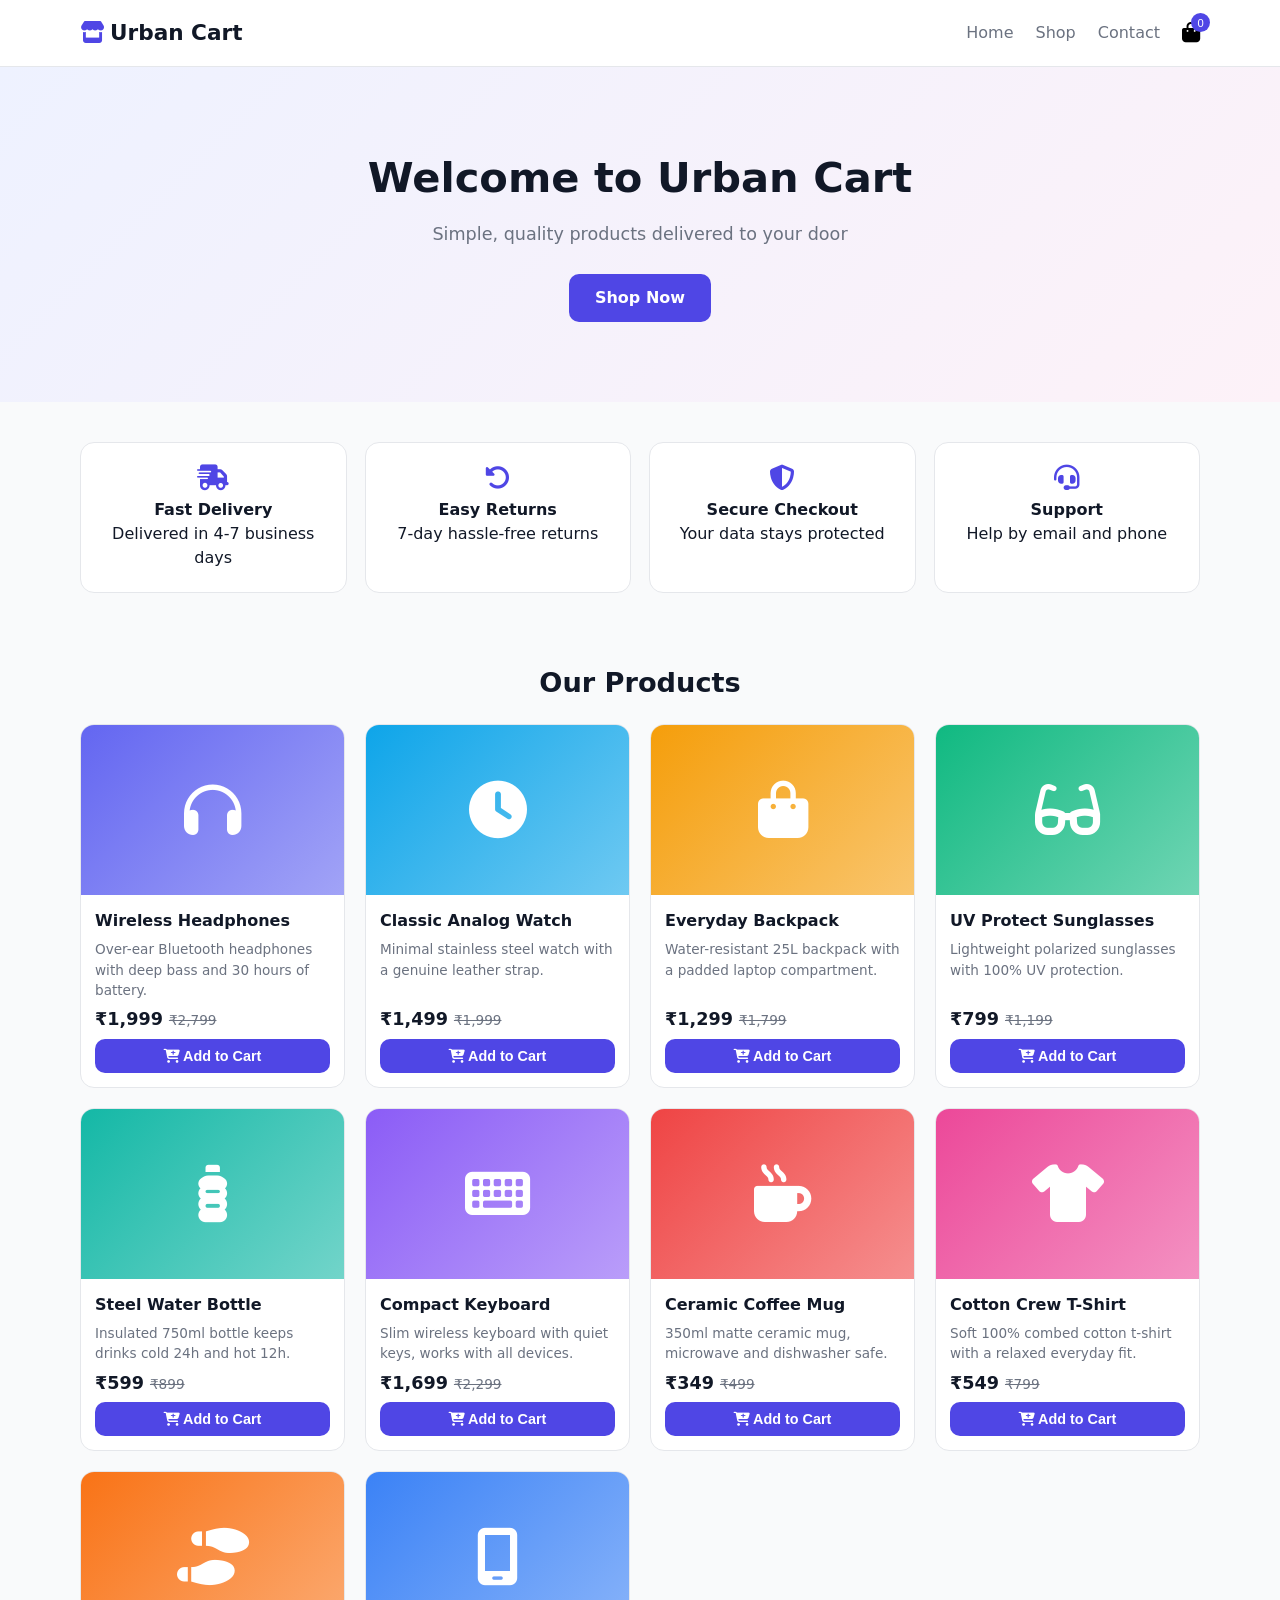
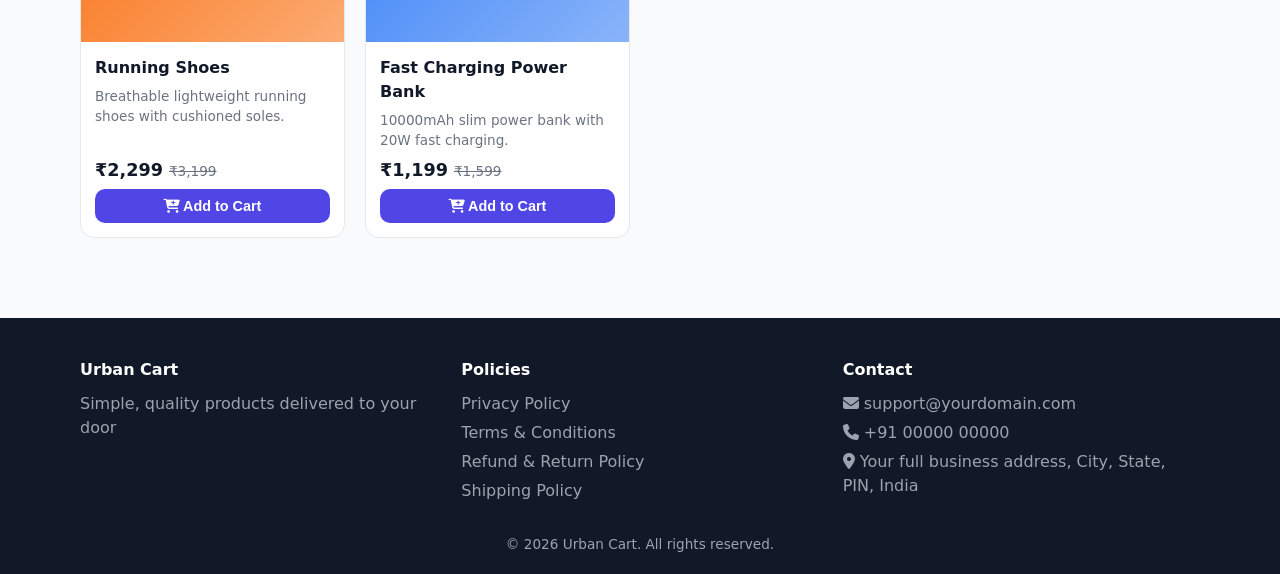
==== index.html @ 2c69e8e2 "Add files via upload" ====
<!DOCTYPE html>
<html lang="en">
<head>
<meta charset="UTF-8">
<meta name="viewport" content="width=device-width,initial-scale=1">
<title>Home</title>
<meta name="description" content="Shop quality everyday products with fast delivery and easy returns.">
<link rel="stylesheet" href="https://cdnjs.cloudflare.com/ajax/libs/font-awesome/6.5.1/css/all.min.css">
<link rel="stylesheet" href="style.css">
</head>
<body>
<header><div class="container nav">
  <a href="index.html" class="logo"><i class="fa-solid fa-store"></i><span data-site-name>Store</span></a>
  <div style="display:flex;align-items:center">
    <nav><a href="index.html">Home</a><a href="#shop">Shop</a><a href="contact.html">Contact</a></nav>
    <button class="cart-btn" id="cartBtn" aria-label="Cart"><i class="fa-solid fa-bag-shopping"></i><span id="cartCount">0</span></button>
  </div>
</div></header>

<section class="hero"><div class="container">
  <h1>Welcome to <span data-site-name>Store</span></h1>
  <p data-tagline></p>
  <a href="#shop" class="btn">Shop Now</a>
</div></section>

<div class="container">
  <div class="features">
    <div class="feature"><i class="fa-solid fa-truck-fast"></i><h4>Fast Delivery</h4><p>Delivered in 4-7 business days</p></div>
    <div class="feature"><i class="fa-solid fa-rotate-left"></i><h4>Easy Returns</h4><p>7-day hassle-free returns</p></div>
    <div class="feature"><i class="fa-solid fa-shield-halved"></i><h4>Secure Checkout</h4><p>Your data stays protected</p></div>
    <div class="feature"><i class="fa-solid fa-headset"></i><h4>Support</h4><p>Help by email and phone</p></div>
  </div>
  <h2 class="title" id="shop">Our Products</h2>
  <div class="grid" id="products"></div>
</div>

<footer><div class="container">
  <div class="fgrid">
    <div><h4 data-site-name>Store</h4><p data-tagline style="color:#9ca3af"></p></div>
    <div><h4>Policies</h4><a href="privacy.html">Privacy Policy</a><a href="terms.html">Terms &amp; Conditions</a><a href="refund.html">Refund &amp; Return Policy</a><a href="shipping.html">Shipping Policy</a></div>
    <div><h4>Contact</h4><a href="contact.html"><i class="fa-solid fa-envelope"></i> <span data-email></span></a><a href="contact.html"><i class="fa-solid fa-phone"></i> <span data-phone></span></a><a href="contact.html"><i class="fa-solid fa-location-dot"></i> <span data-address></span></a></div>
  </div>
  <div class="copy">© <span data-year></span> <span data-site-name>Store</span>. All rights reserved.</div>
</div></footer>
<script src="script.js"></script>
</body>
</html>
---- style.css ----
*{box-sizing:border-box;margin:0;padding:0}
:root{--p:#111827;--a:#4f46e5;--bg:#f9fafb;--card:#fff;--muted:#6b7280;--b:#e5e7eb}
body{font-family:'Segoe UI',system-ui,Arial,sans-serif;background:var(--bg);color:var(--p);line-height:1.5}
a{color:inherit;text-decoration:none}
.container{max-width:1160px;margin:auto;padding:0 20px}
header{background:#fff;border-bottom:1px solid var(--b);position:sticky;top:0;z-index:50}
.nav{display:flex;align-items:center;justify-content:space-between;height:66px}
.logo{font-weight:800;font-size:1.35rem}.logo i{color:var(--a);margin-right:6px}
.nav nav a{margin-left:22px;color:var(--muted);font-weight:500}.nav nav a:hover{color:var(--a)}
.cart-btn{position:relative;background:none;border:none;font-size:1.3rem;cursor:pointer;margin-left:22px}
.cart-btn span{position:absolute;top:-8px;right:-10px;background:var(--a);color:#fff;font-size:.7rem;border-radius:50%;width:19px;height:19px;display:flex;align-items:center;justify-content:center}
.hero{background:linear-gradient(135deg,#eef2ff,#fdf2f8);padding:80px 0;text-align:center}
.hero h1{font-size:2.6rem;margin-bottom:12px}.hero p{color:var(--muted);font-size:1.1rem;margin-bottom:26px}
.btn{display:inline-block;background:var(--a);color:#fff;border:none;padding:12px 26px;border-radius:10px;font-weight:600;cursor:pointer;font-size:1rem}
.btn:hover{opacity:.92}.btn:disabled{opacity:.6;cursor:not-allowed}
.btn.block{width:100%}.btn.light{background:#eef2ff;color:var(--a)}
.features{display:grid;grid-template-columns:repeat(auto-fit,minmax(220px,1fr));gap:18px;padding:40px 0}
.feature{background:var(--card);border:1px solid var(--b);border-radius:14px;padding:22px;text-align:center}
.feature i{font-size:1.6rem;color:var(--a);margin-bottom:8px}
h2.title{font-size:1.7rem;margin:30px 0 20px;text-align:center}
.grid{display:grid;grid-template-columns:repeat(auto-fill,minmax(210px,1fr));gap:20px;padding-bottom:50px}
.card{background:var(--card);border:1px solid var(--b);border-radius:14px;overflow:hidden;display:flex;flex-direction:column}
.thumb{height:170px;display:flex;align-items:center;justify-content:center;font-size:3.6rem;color:#fff}
.card .body{padding:14px;display:flex;flex-direction:column;gap:6px;flex:1}
.card h3{font-size:1rem}.card p{color:var(--muted);font-size:.85rem;flex:1}
.price b{font-size:1.1rem}.price s{color:var(--muted);font-size:.85rem;margin-left:6px}
.card .btn{padding:9px;font-size:.9rem}
.overlay{position:fixed;inset:0;background:rgba(0,0,0,.4);opacity:0;pointer-events:none;transition:.25s;z-index:90}
.overlay.on{opacity:1;pointer-events:auto}
.drawer{position:fixed;top:0;right:-420px;width:min(400px,100%);height:100%;background:#fff;z-index:100;transition:.3s;display:flex;flex-direction:column}
.drawer.on{right:0}
.drawer header{position:static;padding:16px 20px;display:flex;justify-content:space-between;align-items:center}
.drawer .items{flex:1;overflow:auto;padding:10px 20px}
.drawer .foot{padding:18px 20px;border-top:1px solid var(--b)}
.item{display:flex;gap:12px;align-items:center;padding:10px 0;border-bottom:1px solid var(--b)}
.item .mini{width:46px;height:46px;border-radius:10px;color:#fff;display:flex;align-items:center;justify-content:center}
.item .info{flex:1;font-size:.9rem}
.qty button{border:1px solid var(--b);background:#fff;width:24px;height:24px;border-radius:6px;cursor:pointer}
.qty span{margin:0 6px}
.x{background:none;border:none;color:#ef4444;cursor:pointer}
.row{display:flex;justify-content:space-between;margin:6px 0}
.row.total{font-weight:700;font-size:1.1rem}
.checkout{display:grid;grid-template-columns:1.4fr 1fr;gap:26px;padding:40px 0}
.box{background:#fff;border:1px solid var(--b);border-radius:14px;padding:24px}
.box h3{margin-bottom:14px}
.f{display:grid;grid-template-columns:1fr 1fr;gap:12px}
.f .full{grid-column:1/-1}
input,select{width:100%;padding:11px 12px;border:1px solid var(--b);border-radius:8px;font-size:.95rem}
input:focus{outline:2px solid #c7d2fe;border-color:var(--a)}
.error{background:#fef2f2;border:1px solid #fecaca;color:#b91c1c;padding:14px;border-radius:10px;margin-bottom:14px;display:none}
.page{padding:40px 0;max-width:800px}.page h1{margin-bottom:14px}.page h3{margin:18px 0 6px}.page p,.page li{color:#374151}.page ul{margin-left:20px}
footer{background:#111827;color:#d1d5db;padding:40px 0 20px;margin-top:30px}
.fgrid{display:grid;grid-template-columns:repeat(auto-fit,minmax(200px,1fr));gap:24px}
footer h4{color:#fff;margin-bottom:10px}footer a{display:block;margin:5px 0;color:#9ca3af}footer a:hover{color:#fff}
.copy{text-align:center;margin-top:26px;font-size:.85rem;color:#9ca3af}
@media(max-width:800px){.checkout{grid-template-columns:1fr}.hero h1{font-size:1.9rem}.nav nav a{display:none}}
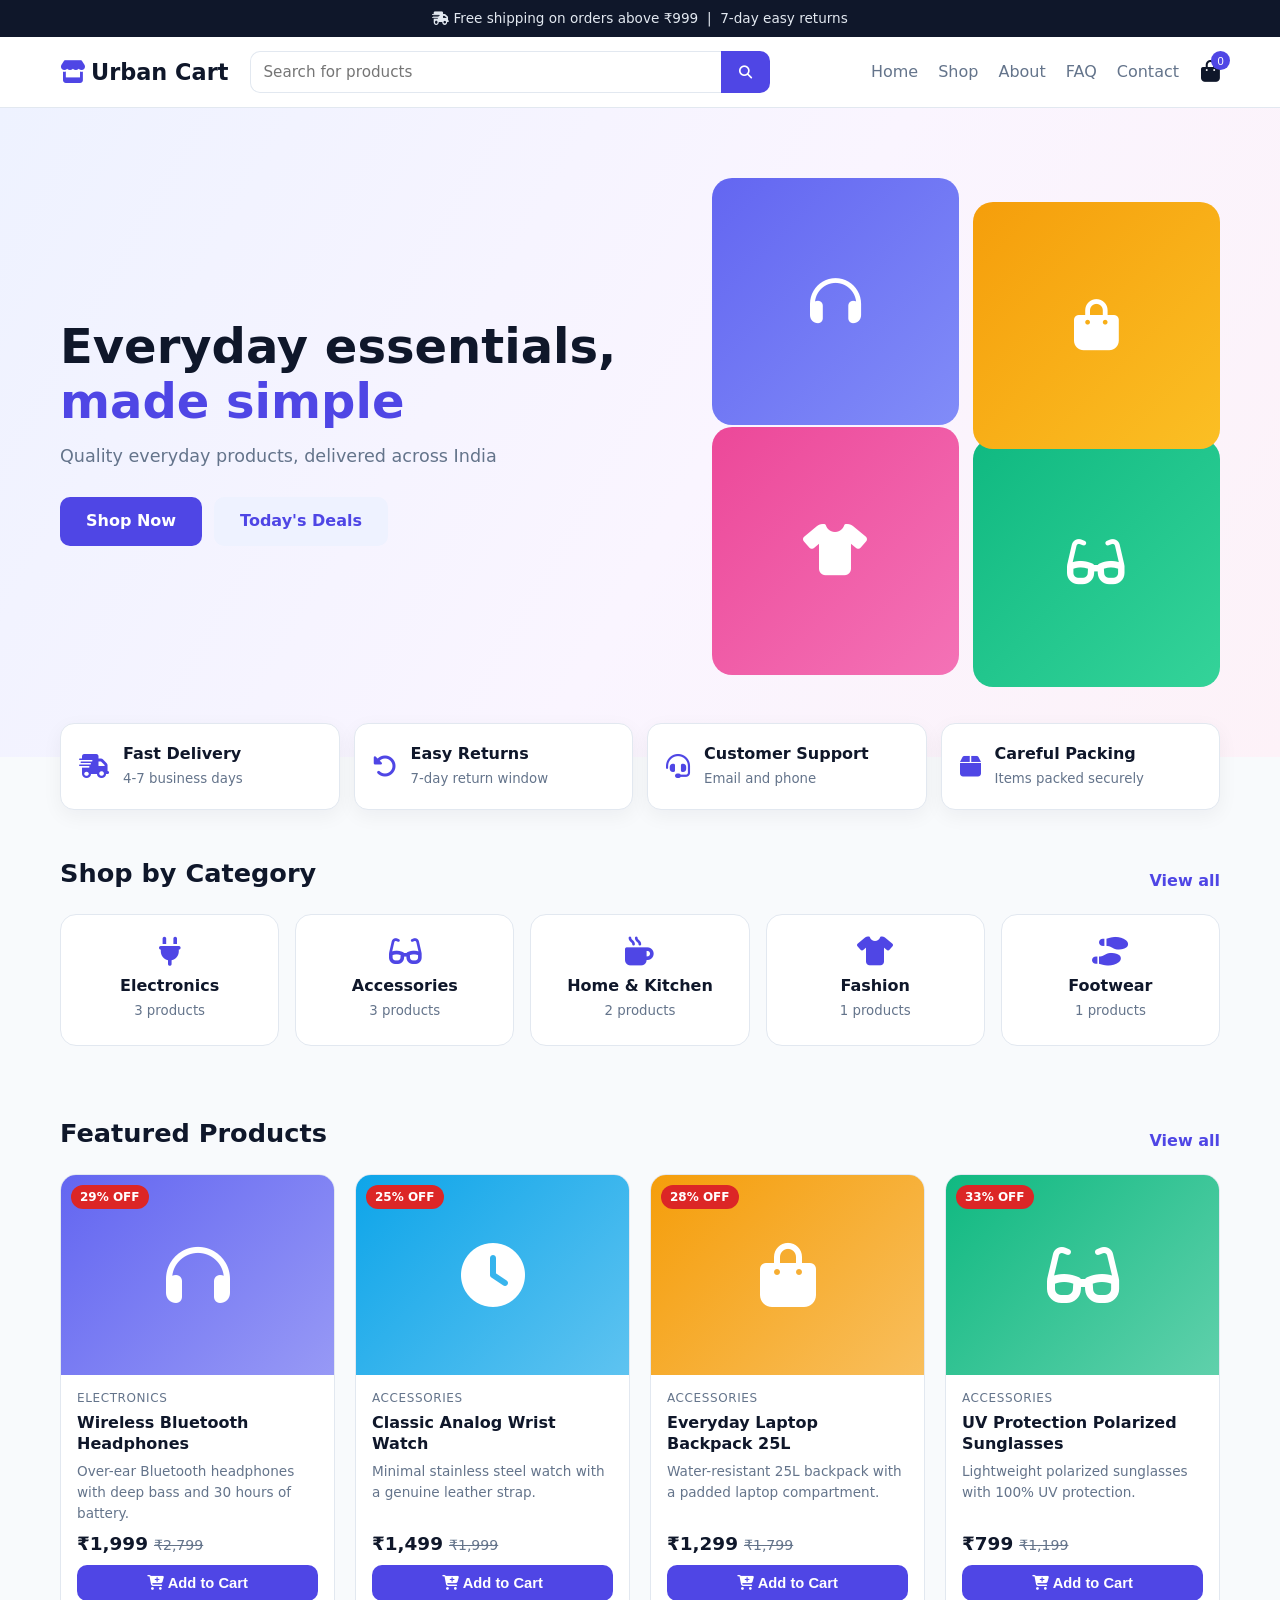
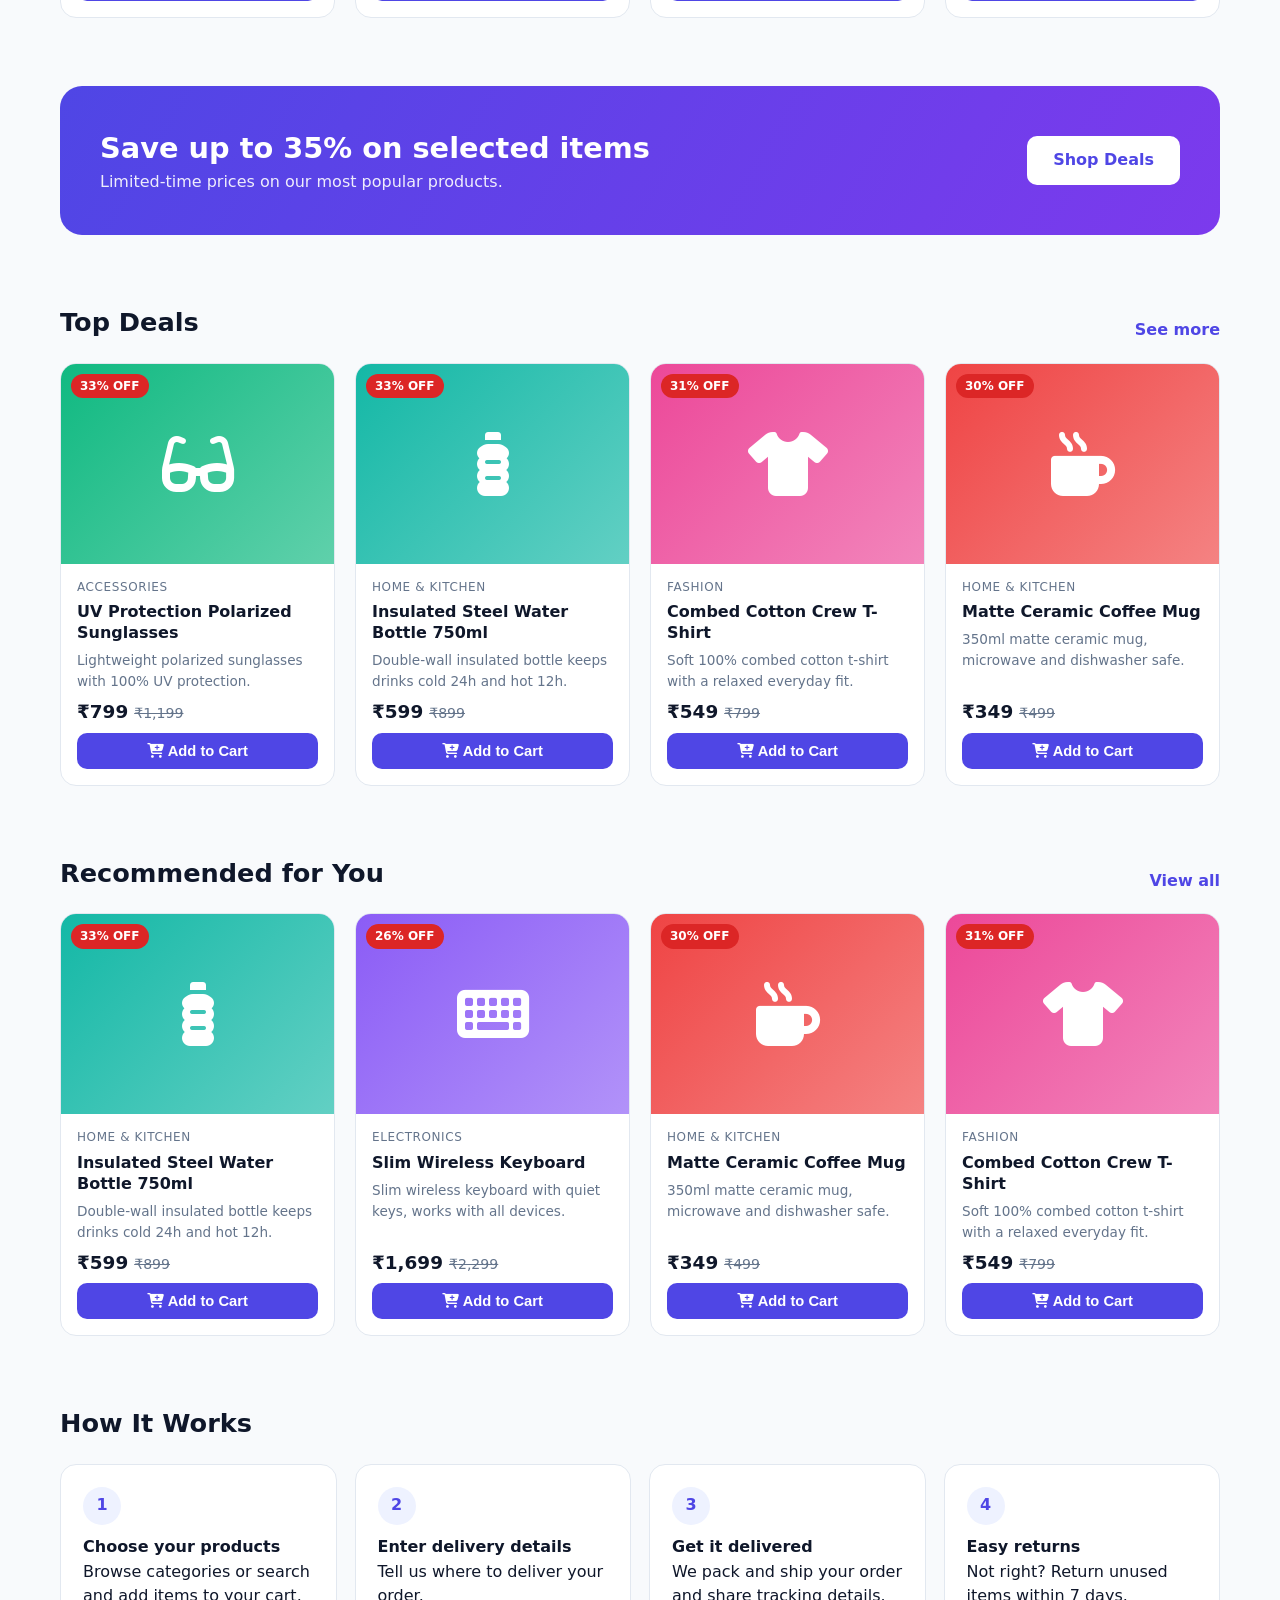
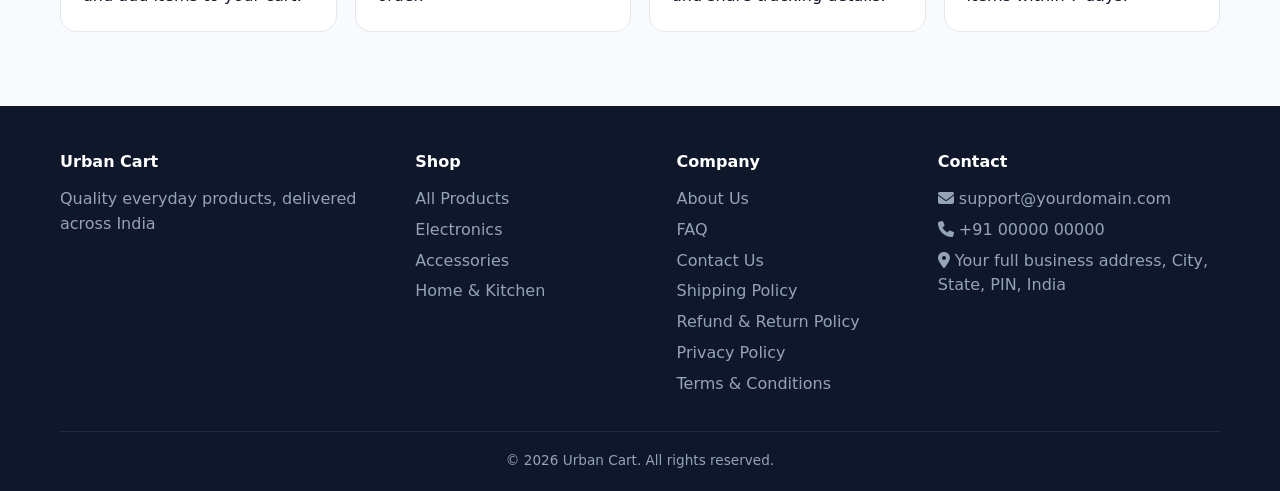
==== commit aead9397: "Add files via upload" ====
--- a/index.html
+++ b/index.html
@@ -1,47 +1,45 @@
 <!DOCTYPE html>
-<html lang="en">
-<head>
-<meta charset="UTF-8">
-<meta name="viewport" content="width=device-width,initial-scale=1">
-<title>Home</title>
-<meta name="description" content="Shop quality everyday products with fast delivery and easy returns.">
+<html lang="en"><head><meta charset="UTF-8"><meta name="viewport" content="width=device-width,initial-scale=1">
+<title>Home</title><meta name="description" content="Shop quality everyday products with fast delivery and easy returns.">
 <link rel="stylesheet" href="https://cdnjs.cloudflare.com/ajax/libs/font-awesome/6.5.1/css/all.min.css">
-<link rel="stylesheet" href="style.css">
-</head>
-<body>
-<header><div class="container nav">
-  <a href="index.html" class="logo"><i class="fa-solid fa-store"></i><span data-site-name>Store</span></a>
-  <div style="display:flex;align-items:center">
-    <nav><a href="index.html">Home</a><a href="#shop">Shop</a><a href="contact.html">Contact</a></nav>
-    <button class="cart-btn" id="cartBtn" aria-label="Cart"><i class="fa-solid fa-bag-shopping"></i><span id="cartCount">0</span></button>
-  </div>
+<link rel="stylesheet" href="style.css"></head><body>
+<div class="topbar"><i class="fa-solid fa-truck-fast"></i> Free shipping on orders above <span data-free>Rs 999</span> &nbsp;|&nbsp; 7-day easy returns</div>
+<header class="site"><div class="container nav">
+<a href="index.html" class="logo"><i class="fa-solid fa-store"></i><span data-site-name>Store</span></a>
+<form class="search" action="shop.html"><input name="q" placeholder="Search for products" aria-label="Search"><button aria-label="Search"><i class="fa-solid fa-magnifying-glass"></i></button></form>
+<nav class="menu"><a href="index.html">Home</a><a href="shop.html">Shop</a><a href="about.html">About</a><a href="faq.html">FAQ</a><a href="contact.html">Contact</a></nav>
+<button class="cart-btn" id="cartBtn" aria-label="Cart"><i class="fa-solid fa-bag-shopping"></i><span id="cartCount">0</span></button>
 </div></header>
 
 <section class="hero"><div class="container">
-  <h1>Welcome to <span data-site-name>Store</span></h1>
-  <p data-tagline></p>
-  <a href="#shop" class="btn">Shop Now</a>
+<div><h1>Everyday essentials, <em>made simple</em></h1>
+<p data-tagline></p>
+<div class="cta"><a href="shop.html" class="btn">Shop Now</a><a href="#dealsec" class="btn light">Today's Deals</a></div></div>
+<div class="hero-art"><div style="background:linear-gradient(135deg,#6366f1,#818cf8)"><i class="fa-solid fa-headphones"></i></div><div style="background:linear-gradient(135deg,#f59e0b,#fbbf24)"><i class="fa-solid fa-bag-shopping"></i></div><div style="background:linear-gradient(135deg,#ec4899,#f472b6)"><i class="fa-solid fa-shirt"></i></div><div style="background:linear-gradient(135deg,#10b981,#34d399)"><i class="fa-solid fa-glasses"></i></div></div>
 </div></section>
-
 <div class="container">
-  <div class="features">
-    <div class="feature"><i class="fa-solid fa-truck-fast"></i><h4>Fast Delivery</h4><p>Delivered in 4-7 business days</p></div>
-    <div class="feature"><i class="fa-solid fa-rotate-left"></i><h4>Easy Returns</h4><p>7-day hassle-free returns</p></div>
-    <div class="feature"><i class="fa-solid fa-shield-halved"></i><h4>Secure Checkout</h4><p>Your data stays protected</p></div>
-    <div class="feature"><i class="fa-solid fa-headset"></i><h4>Support</h4><p>Help by email and phone</p></div>
-  </div>
-  <h2 class="title" id="shop">Our Products</h2>
-  <div class="grid" id="products"></div>
+<div class="trust">
+<div><i class="fa-solid fa-truck-fast"></i><span><b>Fast Delivery</b><small>4-7 business days</small></span></div>
+<div><i class="fa-solid fa-rotate-left"></i><span><b>Easy Returns</b><small>7-day return window</small></span></div>
+<div><i class="fa-solid fa-headset"></i><span><b>Customer Support</b><small>Email and phone</small></span></div>
+<div><i class="fa-solid fa-box"></i><span><b>Careful Packing</b><small>Items packed securely</small></span></div>
 </div>
-
-<footer><div class="container">
-  <div class="fgrid">
-    <div><h4 data-site-name>Store</h4><p data-tagline style="color:#9ca3af"></p></div>
-    <div><h4>Policies</h4><a href="privacy.html">Privacy Policy</a><a href="terms.html">Terms &amp; Conditions</a><a href="refund.html">Refund &amp; Return Policy</a><a href="shipping.html">Shipping Policy</a></div>
-    <div><h4>Contact</h4><a href="contact.html"><i class="fa-solid fa-envelope"></i> <span data-email></span></a><a href="contact.html"><i class="fa-solid fa-phone"></i> <span data-phone></span></a><a href="contact.html"><i class="fa-solid fa-location-dot"></i> <span data-address></span></a></div>
-  </div>
-  <div class="copy">© <span data-year></span> <span data-site-name>Store</span>. All rights reserved.</div>
-</div></footer>
-<script src="script.js"></script>
-</body>
-</html>
+<section class="block"><div class="sec-head"><h2>Shop by Category</h2><a href="shop.html">View all</a></div><div class="cats" id="categories"></div></section>
+<section class="block"><div class="sec-head"><h2>Featured Products</h2><a href="shop.html">View all</a></div><div class="grid" id="featured"></div></section>
+<section class="block"><div class="banner"><div><h2>Save up to 35% on selected items</h2><p>Limited-time prices on our most popular products.</p></div><a href="shop.html?sort=disc" class="btn">Shop Deals</a></div></section>
+<section class="block" id="dealsec"><div class="sec-head"><h2>Top Deals</h2><a href="shop.html?sort=disc">See more</a></div><div class="grid" id="deals"></div></section>
+<section class="block"><div class="sec-head"><h2>Recommended for You</h2><a href="shop.html">View all</a></div><div class="grid" id="recommended"></div></section>
+<section class="block"><div class="sec-head"><h2>How It Works</h2></div><div class="steps">
+<div class="step"><div class="n">1</div><b>Choose your products</b><p>Browse categories or search and add items to your cart.</p></div>
+<div class="step"><div class="n">2</div><b>Enter delivery details</b><p>Tell us where to deliver your order.</p></div>
+<div class="step"><div class="n">3</div><b>Get it delivered</b><p>We pack and ship your order and share tracking details.</p></div>
+<div class="step"><div class="n">4</div><b>Easy returns</b><p>Not right? Return unused items within 7 days.</p></div>
+</div></section>
+</div>
+<footer class="site"><div class="container"><div class="fgrid">
+<div><h4 data-site-name>Store</h4><p data-tagline style="color:#94a3b8"></p></div>
+<div><h4>Shop</h4><a href="shop.html">All Products</a><a href="shop.html?cat=Electronics">Electronics</a><a href="shop.html?cat=Accessories">Accessories</a><a href="shop.html?cat=Home%20%26%20Kitchen">Home &amp; Kitchen</a></div>
+<div><h4>Company</h4><a href="about.html">About Us</a><a href="faq.html">FAQ</a><a href="contact.html">Contact Us</a><a href="shipping.html">Shipping Policy</a><a href="refund.html">Refund &amp; Return Policy</a><a href="privacy.html">Privacy Policy</a><a href="terms.html">Terms &amp; Conditions</a></div>
+<div><h4>Contact</h4><a data-mailto href="#"><i class="fa-solid fa-envelope"></i> <span data-email></span></a><a href="contact.html"><i class="fa-solid fa-phone"></i> <span data-phone></span></a><a href="contact.html"><i class="fa-solid fa-location-dot"></i> <span data-address></span></a></div>
+</div><div class="copy">&copy; <span data-year></span> <span data-site-name>Store</span>. All rights reserved.</div></div></footer>
+<script src="script.js"></script></body></html>
--- a/style.css
+++ b/style.css
@@ -1,56 +1,109 @@
 *{box-sizing:border-box;margin:0;padding:0}
-:root{--p:#111827;--a:#4f46e5;--bg:#f9fafb;--card:#fff;--muted:#6b7280;--b:#e5e7eb}
-body{font-family:'Segoe UI',system-ui,Arial,sans-serif;background:var(--bg);color:var(--p);line-height:1.5}
-a{color:inherit;text-decoration:none}
-.container{max-width:1160px;margin:auto;padding:0 20px}
-header{background:#fff;border-bottom:1px solid var(--b);position:sticky;top:0;z-index:50}
-.nav{display:flex;align-items:center;justify-content:space-between;height:66px}
-.logo{font-weight:800;font-size:1.35rem}.logo i{color:var(--a);margin-right:6px}
-.nav nav a{margin-left:22px;color:var(--muted);font-weight:500}.nav nav a:hover{color:var(--a)}
-.cart-btn{position:relative;background:none;border:none;font-size:1.3rem;cursor:pointer;margin-left:22px}
+:root{--p:#0f172a;--a:#4f46e5;--a2:#7c3aed;--bg:#f8fafc;--card:#fff;--muted:#64748b;--b:#e2e8f0;--ok:#16a34a;--red:#dc2626}
+html{scroll-behavior:smooth}
+body{font-family:'Segoe UI',system-ui,-apple-system,Arial,sans-serif;background:var(--bg);color:var(--p);line-height:1.55}
+a{color:inherit;text-decoration:none}img{max-width:100%}
+.container{max-width:1200px;margin:auto;padding:0 20px}
+.topbar{background:var(--p);color:#e2e8f0;font-size:.85rem;text-align:center;padding:8px 12px}
+header.site{background:#fff;border-bottom:1px solid var(--b);position:sticky;top:0;z-index:50}
+.nav{display:flex;align-items:center;gap:22px;height:70px}
+.logo{font-weight:800;font-size:1.4rem;white-space:nowrap}.logo i{color:var(--a);margin-right:6px}
+.search{flex:1;display:flex;max-width:520px}
+.search input{border-radius:10px 0 0 10px;border-right:none}
+.search button{background:var(--a);color:#fff;border:none;padding:0 18px;border-radius:0 10px 10px 0;cursor:pointer}
+.menu{display:flex;gap:20px;margin-left:auto;font-weight:500;color:var(--muted)}.menu a:hover{color:var(--a)}
+.cart-btn{position:relative;background:none;border:none;font-size:1.35rem;cursor:pointer;color:var(--p)}
 .cart-btn span{position:absolute;top:-8px;right:-10px;background:var(--a);color:#fff;font-size:.7rem;border-radius:50%;width:19px;height:19px;display:flex;align-items:center;justify-content:center}
-.hero{background:linear-gradient(135deg,#eef2ff,#fdf2f8);padding:80px 0;text-align:center}
-.hero h1{font-size:2.6rem;margin-bottom:12px}.hero p{color:var(--muted);font-size:1.1rem;margin-bottom:26px}
-.btn{display:inline-block;background:var(--a);color:#fff;border:none;padding:12px 26px;border-radius:10px;font-weight:600;cursor:pointer;font-size:1rem}
+.btn{display:inline-block;background:var(--a);color:#fff;border:none;padding:12px 26px;border-radius:10px;font-weight:600;cursor:pointer;font-size:1rem;text-align:center}
 .btn:hover{opacity:.92}.btn:disabled{opacity:.6;cursor:not-allowed}
-.btn.block{width:100%}.btn.light{background:#eef2ff;color:var(--a)}
-.features{display:grid;grid-template-columns:repeat(auto-fit,minmax(220px,1fr));gap:18px;padding:40px 0}
-.feature{background:var(--card);border:1px solid var(--b);border-radius:14px;padding:22px;text-align:center}
-.feature i{font-size:1.6rem;color:var(--a);margin-bottom:8px}
-h2.title{font-size:1.7rem;margin:30px 0 20px;text-align:center}
-.grid{display:grid;grid-template-columns:repeat(auto-fill,minmax(210px,1fr));gap:20px;padding-bottom:50px}
-.card{background:var(--card);border:1px solid var(--b);border-radius:14px;overflow:hidden;display:flex;flex-direction:column}
-.thumb{height:170px;display:flex;align-items:center;justify-content:center;font-size:3.6rem;color:#fff}
-.card .body{padding:14px;display:flex;flex-direction:column;gap:6px;flex:1}
-.card h3{font-size:1rem}.card p{color:var(--muted);font-size:.85rem;flex:1}
-.price b{font-size:1.1rem}.price s{color:var(--muted);font-size:.85rem;margin-left:6px}
-.card .btn{padding:9px;font-size:.9rem}
-.overlay{position:fixed;inset:0;background:rgba(0,0,0,.4);opacity:0;pointer-events:none;transition:.25s;z-index:90}
-.overlay.on{opacity:1;pointer-events:auto}
-.drawer{position:fixed;top:0;right:-420px;width:min(400px,100%);height:100%;background:#fff;z-index:100;transition:.3s;display:flex;flex-direction:column}
-.drawer.on{right:0}
-.drawer header{position:static;padding:16px 20px;display:flex;justify-content:space-between;align-items:center}
-.drawer .items{flex:1;overflow:auto;padding:10px 20px}
-.drawer .foot{padding:18px 20px;border-top:1px solid var(--b)}
-.item{display:flex;gap:12px;align-items:center;padding:10px 0;border-bottom:1px solid var(--b)}
-.item .mini{width:46px;height:46px;border-radius:10px;color:#fff;display:flex;align-items:center;justify-content:center}
-.item .info{flex:1;font-size:.9rem}
-.qty button{border:1px solid var(--b);background:#fff;width:24px;height:24px;border-radius:6px;cursor:pointer}
-.qty span{margin:0 6px}
-.x{background:none;border:none;color:#ef4444;cursor:pointer}
-.row{display:flex;justify-content:space-between;margin:6px 0}
-.row.total{font-weight:700;font-size:1.1rem}
-.checkout{display:grid;grid-template-columns:1.4fr 1fr;gap:26px;padding:40px 0}
-.box{background:#fff;border:1px solid var(--b);border-radius:14px;padding:24px}
+.btn.block{display:block;width:100%}.btn.light{background:#eef2ff;color:var(--a)}.btn.dark{background:var(--p)}
+.hero{background:linear-gradient(120deg,#eef2ff 0%,#faf5ff 55%,#fdf2f8 100%);padding:70px 0}
+.hero .container{display:grid;grid-template-columns:1.1fr .9fr;gap:30px;align-items:center}
+.hero h1{font-size:3rem;line-height:1.15;margin-bottom:14px}.hero h1 em{font-style:normal;color:var(--a)}
+.hero p{color:var(--muted);font-size:1.1rem;margin-bottom:26px;max-width:520px}
+.hero .cta{display:flex;gap:12px;flex-wrap:wrap}
+.hero-art{display:grid;grid-template-columns:1fr 1fr;gap:14px}
+.hero-art div{aspect-ratio:1;border-radius:20px;display:flex;align-items:center;justify-content:center;font-size:3.2rem;color:#fff}
+.hero-art div:nth-child(2){transform:translateY(24px)}.hero-art div:nth-child(3){transform:translateY(-12px)}
+.trust{display:grid;grid-template-columns:repeat(auto-fit,minmax(220px,1fr));gap:14px;margin:-34px auto 10px;position:relative}
+.trust div{background:#fff;border:1px solid var(--b);border-radius:14px;padding:18px;display:flex;gap:14px;align-items:center;box-shadow:0 6px 20px rgba(15,23,42,.05)}
+.trust i{font-size:1.5rem;color:var(--a)}.trust b{display:block}.trust small{color:var(--muted)}
+section.block{padding:34px 0}
+.sec-head{display:flex;justify-content:space-between;align-items:end;margin-bottom:20px}
+.sec-head h2{font-size:1.6rem}.sec-head a{color:var(--a);font-weight:600}
+.cats{display:grid;grid-template-columns:repeat(auto-fit,minmax(170px,1fr));gap:16px}
+.cat{background:#fff;border:1px solid var(--b);border-radius:16px;padding:22px 14px;text-align:center;transition:.2s}
+.cat:hover{border-color:var(--a);transform:translateY(-3px)}
+.cat i{font-size:1.8rem;color:var(--a);margin-bottom:8px}.cat b{display:block}.cat small{color:var(--muted)}
+.grid{display:grid;grid-template-columns:repeat(auto-fill,minmax(235px,1fr));gap:20px}
+.card{background:var(--card);border:1px solid var(--b);border-radius:16px;overflow:hidden;display:flex;flex-direction:column;position:relative;transition:.2s}
+.card:hover{box-shadow:0 10px 28px rgba(15,23,42,.1);transform:translateY(-3px)}
+.thumb{position:relative;height:200px;display:flex;align-items:center;justify-content:center;font-size:4rem;color:#fff;overflow:hidden}
+.thumb img{position:absolute;inset:0;width:100%;height:100%;object-fit:cover}
+.badge{position:absolute;top:10px;left:10px;background:var(--red);color:#fff;font-size:.75rem;font-weight:700;padding:3px 9px;border-radius:20px;z-index:2}
+.card .body{padding:14px 16px 16px;display:flex;flex-direction:column;gap:6px;flex:1}
+.card .cat-l{font-size:.75rem;color:var(--muted);text-transform:uppercase;letter-spacing:.05em}
+.card h3{font-size:1rem;line-height:1.3}.card p{color:var(--muted);font-size:.85rem;flex:1}
+.price b{font-size:1.15rem}.price s{color:var(--muted);font-size:.88rem;margin-left:6px}.price span{color:var(--ok);font-size:.82rem;margin-left:6px;font-weight:600}
+.card .btn{padding:10px;font-size:.92rem}
+.banner{background:linear-gradient(120deg,var(--a),var(--a2));color:#fff;border-radius:22px;padding:40px;display:flex;justify-content:space-between;align-items:center;gap:20px;flex-wrap:wrap}
+.banner h2{font-size:1.8rem}.banner p{opacity:.9}.banner .btn{background:#fff;color:var(--a)}
+.steps{display:grid;grid-template-columns:repeat(auto-fit,minmax(220px,1fr));gap:18px}
+.step{background:#fff;border:1px solid var(--b);border-radius:16px;padding:22px}
+.step .n{width:38px;height:38px;border-radius:50%;background:#eef2ff;color:var(--a);font-weight:700;display:flex;align-items:center;justify-content:center;margin-bottom:10px}
+.pagehead{background:#fff;border-bottom:1px solid var(--b);padding:26px 0}
+.crumbs{font-size:.88rem;color:var(--muted);margin-bottom:6px}.crumbs a:hover{color:var(--a)}
+.shop{display:grid;grid-template-columns:230px 1fr;gap:26px;padding:30px 0}
+.filters{background:#fff;border:1px solid var(--b);border-radius:14px;padding:18px;align-self:start}
+.filters h4{margin:0 0 10px}.filters a{display:block;padding:7px 10px;border-radius:8px;color:var(--muted)}
+.filters a.on,.filters a:hover{background:#eef2ff;color:var(--a)}
+.toolbar{display:flex;justify-content:space-between;align-items:center;margin-bottom:16px;gap:10px;flex-wrap:wrap}
+.toolbar select{width:auto}
+.pd{display:grid;grid-template-columns:1fr 1fr;gap:34px;padding:34px 0}
+.pd .thumb{height:430px;border-radius:20px;font-size:8rem}
+.pd h1{font-size:1.9rem;margin:4px 0 10px}
+.pd .price b{font-size:1.9rem}.pd .price s{font-size:1.1rem}
+.stock{color:var(--ok);font-weight:600;margin:8px 0}
+.qrow{display:flex;gap:12px;margin:18px 0;flex-wrap:wrap}
+.qbox{display:flex;align-items:center;border:1px solid var(--b);border-radius:10px;overflow:hidden;background:#fff}
+.qbox button{width:42px;height:46px;border:none;background:#f1f5f9;cursor:pointer;font-size:1.1rem}
+.qbox span{width:44px;text-align:center;font-weight:600}
+.ticks{list-style:none;margin:14px 0}.ticks li{margin:6px 0}.ticks i{color:var(--ok);margin-right:8px}
+.delivery{background:#fff;border:1px solid var(--b);border-radius:14px;padding:14px 18px;margin-top:14px}
+.delivery div{margin:6px 0}.delivery i{width:22px;color:var(--a)}
+.info{background:#fff;border:1px solid var(--b);border-radius:16px;padding:26px;margin-bottom:22px}
+.info h2{font-size:1.3rem;margin-bottom:10px}
+table.specs{width:100%;border-collapse:collapse}
+table.specs td{padding:10px 12px;border-bottom:1px solid var(--b)}table.specs td:first-child{color:var(--muted);width:35%}
+.cartpage,.checkout{display:grid;grid-template-columns:1.5fr 1fr;gap:26px;padding:34px 0}
+.box{background:#fff;border:1px solid var(--b);border-radius:16px;padding:24px}
 .box h3{margin-bottom:14px}
-.f{display:grid;grid-template-columns:1fr 1fr;gap:12px}
-.f .full{grid-column:1/-1}
-input,select{width:100%;padding:11px 12px;border:1px solid var(--b);border-radius:8px;font-size:.95rem}
-input:focus{outline:2px solid #c7d2fe;border-color:var(--a)}
+.citem{display:flex;gap:14px;align-items:center;padding:14px 0;border-bottom:1px solid var(--b)}
+.citem .mini{width:72px;height:72px;border-radius:12px;color:#fff;display:flex;align-items:center;justify-content:center;font-size:1.6rem;position:relative;overflow:hidden;flex-shrink:0}
+.citem .mini img{position:absolute;inset:0;width:100%;height:100%;object-fit:cover}
+.citem .info2{flex:1}.citem small{color:var(--muted)}
+.qty button{border:1px solid var(--b);background:#fff;width:28px;height:28px;border-radius:6px;cursor:pointer}
+.qty span{margin:0 8px}
+.x{background:none;border:none;color:var(--red);cursor:pointer;font-size:1rem}
+.row{display:flex;justify-content:space-between;margin:8px 0}.row.total{font-weight:700;font-size:1.15rem;border-top:1px solid var(--b);padding-top:12px}
+.hint{font-size:.85rem;color:var(--muted);margin-top:8px}
+.f{display:grid;grid-template-columns:1fr 1fr;gap:12px}.f .full{grid-column:1/-1}
+input,select,textarea{width:100%;padding:11px 12px;border:1px solid var(--b);border-radius:8px;font-size:.95rem;font-family:inherit}
+input:focus,select:focus{outline:2px solid #c7d2fe;border-color:var(--a)}
+.notice{background:#fffbeb;border:1px solid #fde68a;color:#92400e;padding:14px;border-radius:10px;margin:14px 0}
 .error{background:#fef2f2;border:1px solid #fecaca;color:#b91c1c;padding:14px;border-radius:10px;margin-bottom:14px;display:none}
-.page{padding:40px 0;max-width:800px}.page h1{margin-bottom:14px}.page h3{margin:18px 0 6px}.page p,.page li{color:#374151}.page ul{margin-left:20px}
-footer{background:#111827;color:#d1d5db;padding:40px 0 20px;margin-top:30px}
-.fgrid{display:grid;grid-template-columns:repeat(auto-fit,minmax(200px,1fr));gap:24px}
-footer h4{color:#fff;margin-bottom:10px}footer a{display:block;margin:5px 0;color:#9ca3af}footer a:hover{color:#fff}
-.copy{text-align:center;margin-top:26px;font-size:.85rem;color:#9ca3af}
-@media(max-width:800px){.checkout{grid-template-columns:1fr}.hero h1{font-size:1.9rem}.nav nav a{display:none}}
+.overlay{position:fixed;inset:0;background:rgba(0,0,0,.4);opacity:0;pointer-events:none;transition:.25s;z-index:90}.overlay.on{opacity:1;pointer-events:auto}
+.drawer{position:fixed;top:0;right:-440px;width:min(420px,100%);height:100%;background:#fff;z-index:100;transition:.3s;display:flex;flex-direction:column}.drawer.on{right:0}
+.drawer .dh{padding:16px 20px;display:flex;justify-content:space-between;align-items:center;border-bottom:1px solid var(--b)}
+.drawer .items{flex:1;overflow:auto;padding:6px 20px}.drawer .foot{padding:18px 20px;border-top:1px solid var(--b)}
+.empty{text-align:center;color:var(--muted);padding:50px 0}
+.page{padding:34px 0;max-width:820px}.page h1{margin-bottom:14px}.page h3{margin:20px 0 6px}.page p,.page li{color:#334155}.page ul{margin-left:20px}
+.faq details{background:#fff;border:1px solid var(--b);border-radius:12px;padding:14px 18px;margin-bottom:10px}.faq summary{font-weight:600;cursor:pointer}.faq p{margin-top:8px;color:#334155}
+.ccards{display:grid;grid-template-columns:repeat(auto-fit,minmax(230px,1fr));gap:16px;margin:18px 0}
+.ccards div{background:#fff;border:1px solid var(--b);border-radius:14px;padding:20px}.ccards i{color:var(--a);font-size:1.4rem;margin-bottom:8px}
+footer.site{background:#0f172a;color:#cbd5e1;padding:44px 0 20px;margin-top:40px}
+.fgrid{display:grid;grid-template-columns:1.4fr 1fr 1fr 1.2fr;gap:26px}
+footer h4{color:#fff;margin-bottom:12px}footer a{display:block;margin:6px 0;color:#94a3b8}footer a:hover{color:#fff}
+.copy{text-align:center;margin-top:28px;padding-top:18px;border-top:1px solid #1e293b;font-size:.85rem;color:#94a3b8}
+@media(max-width:900px){.hero .container,.pd,.cartpage,.checkout,.shop{grid-template-columns:1fr}.hero h1{font-size:2.2rem}.hero-art{display:none}.menu{display:none}.fgrid{grid-template-columns:1fr 1fr}.pd .thumb{height:300px}.search{display:none}.nav{justify-content:space-between}}
+@media(max-width:520px){.fgrid{grid-template-columns:1fr}.f{grid-template-columns:1fr}}
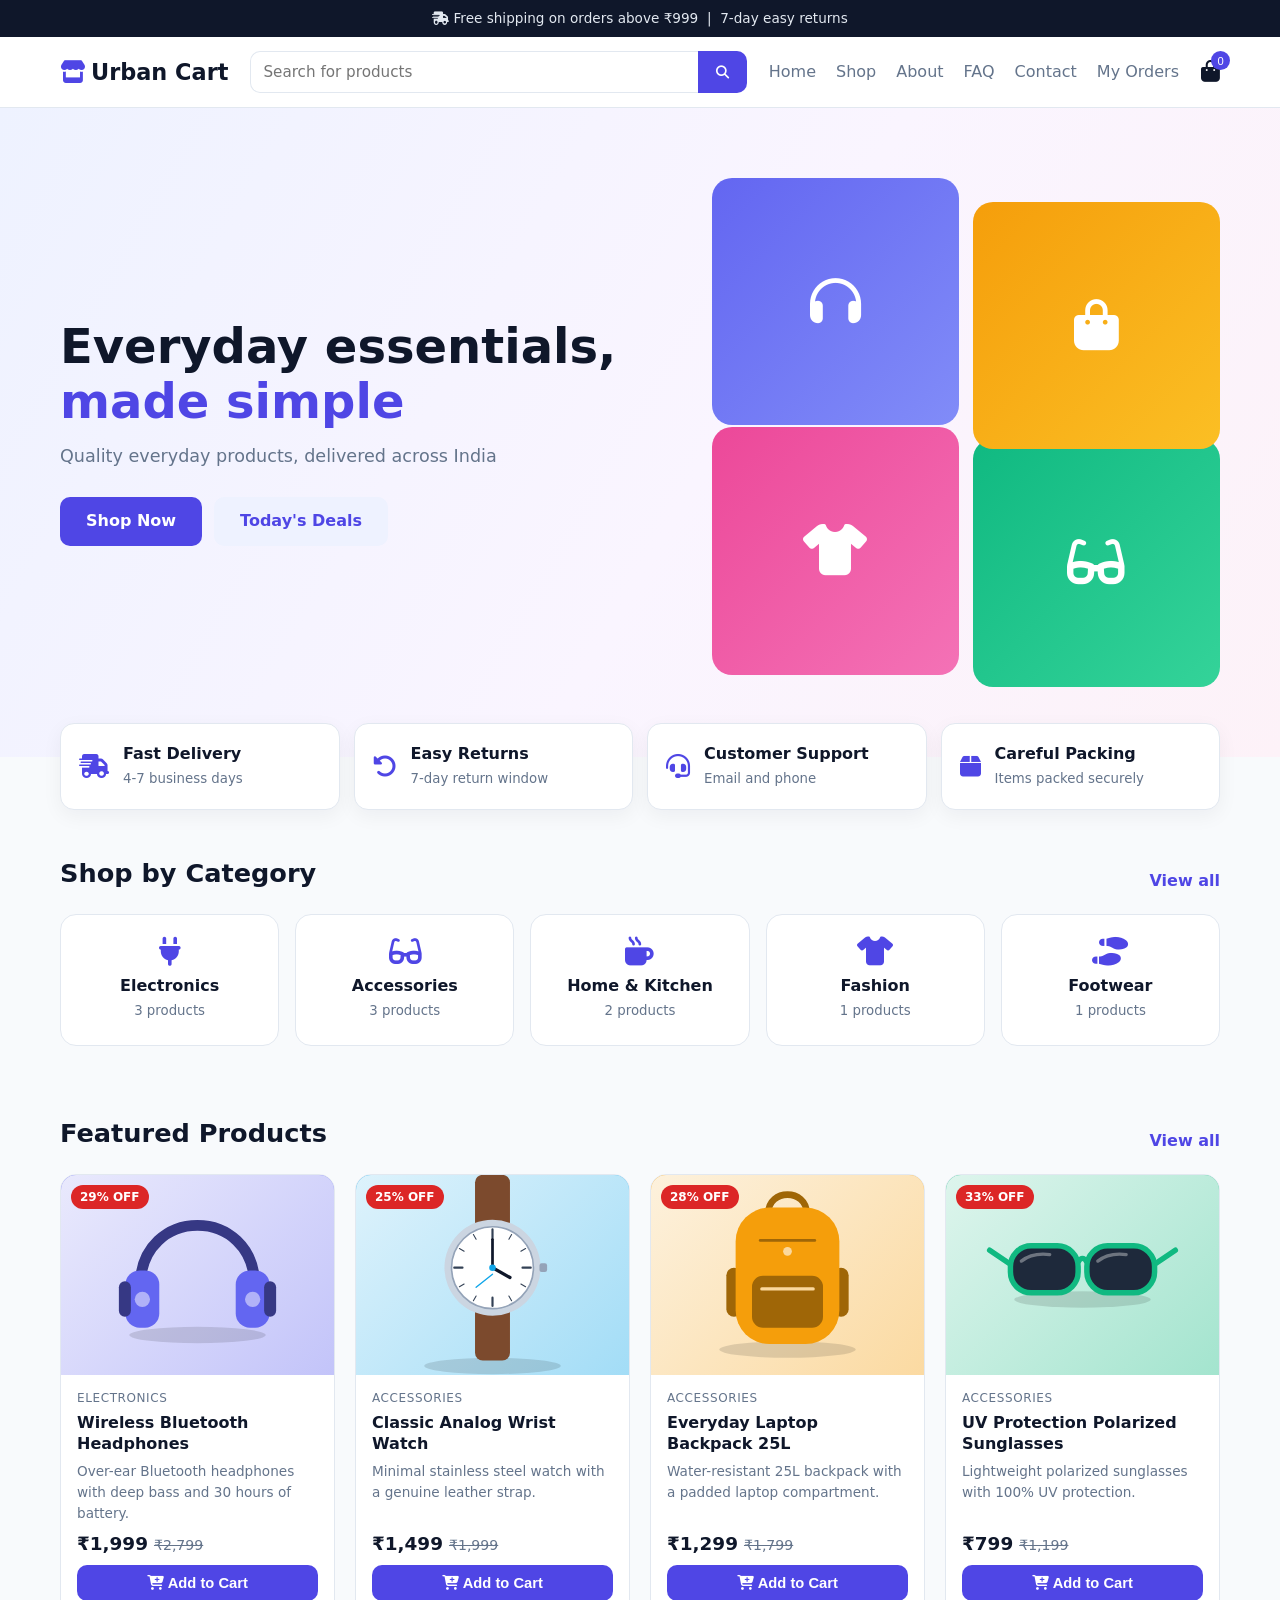
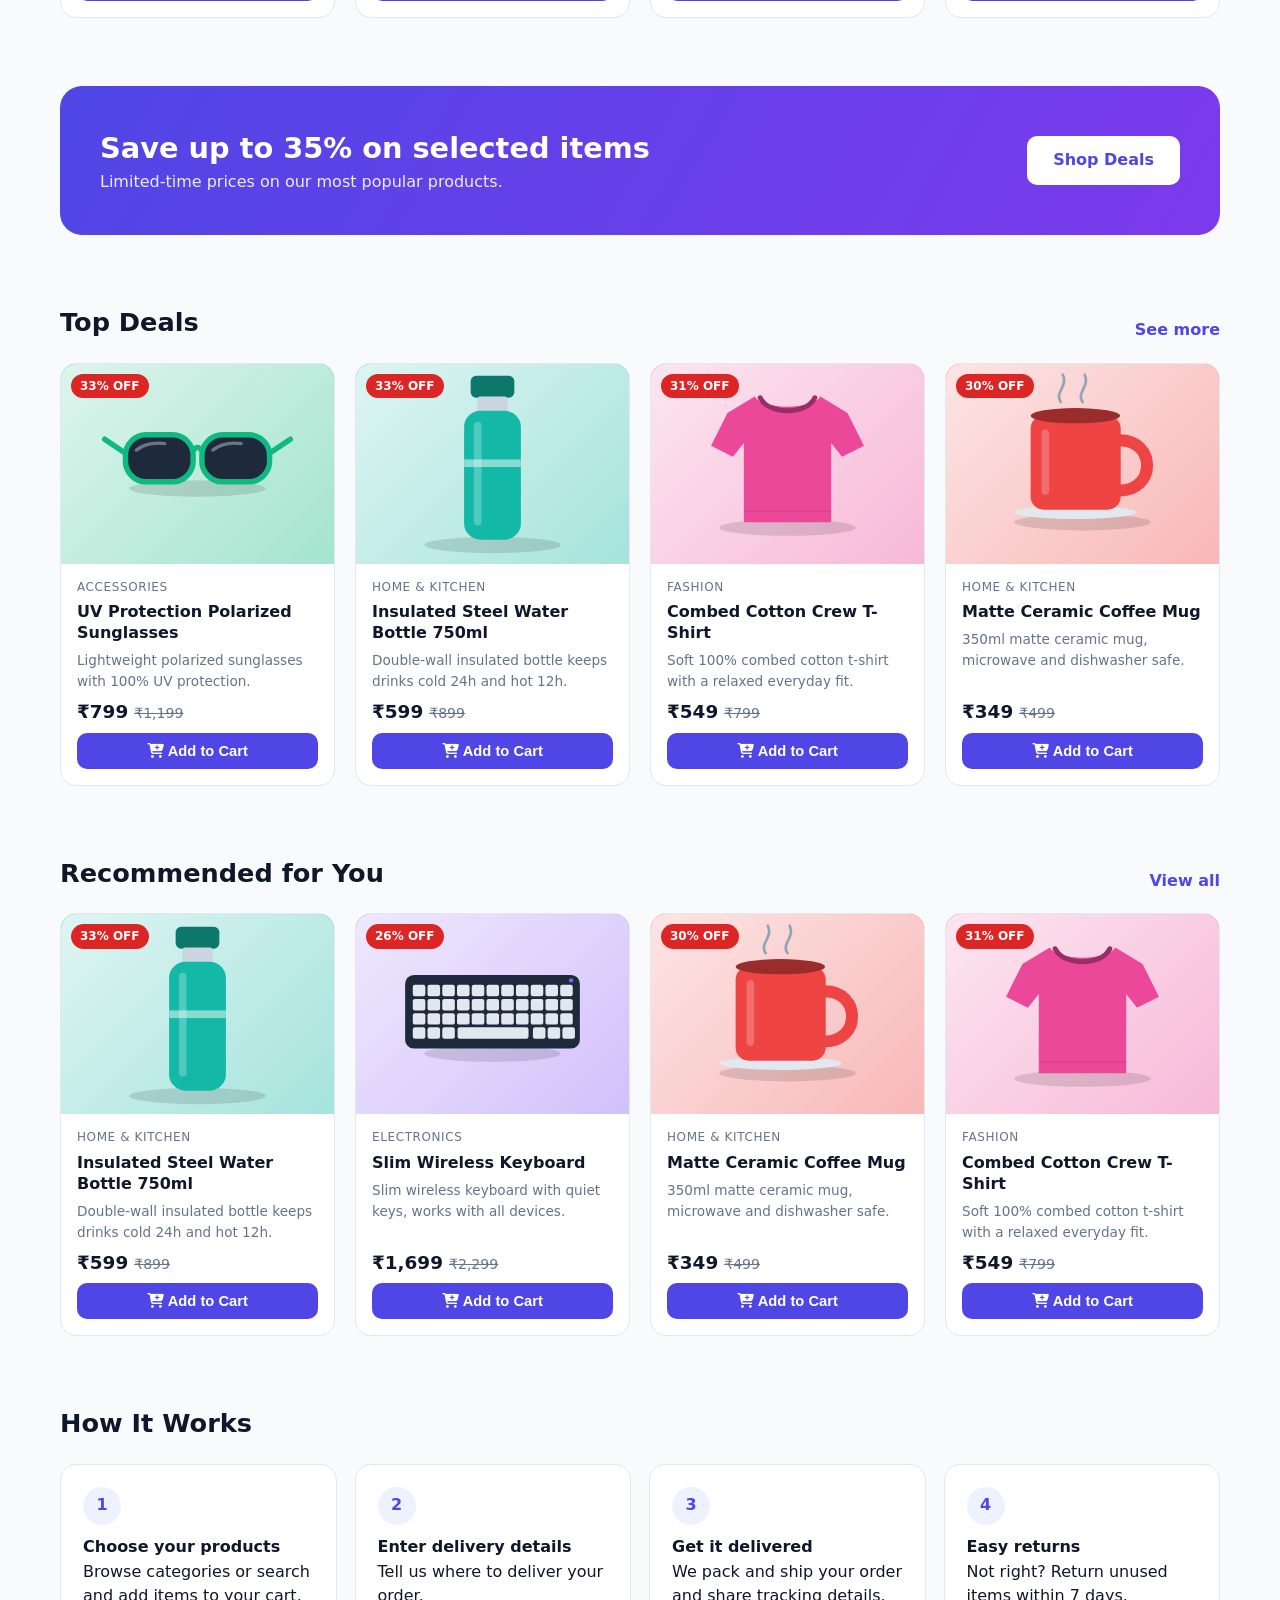
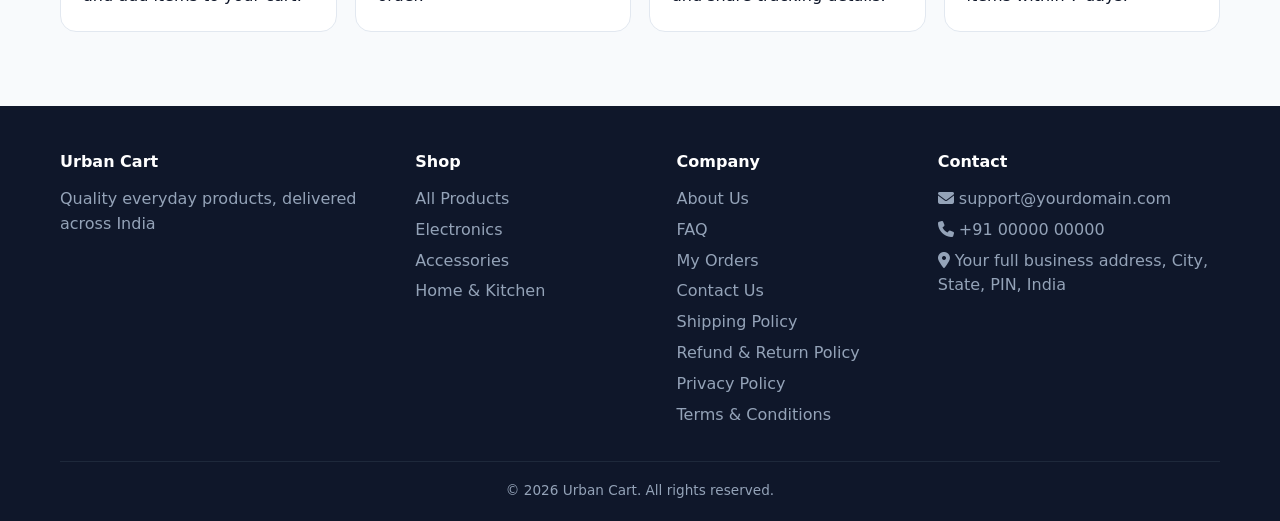
==== commit dd131127: "Add files via upload" ====
--- a/index.html
+++ b/index.html
@@ -7,7 +7,7 @@
 <header class="site"><div class="container nav">
 <a href="index.html" class="logo"><i class="fa-solid fa-store"></i><span data-site-name>Store</span></a>
 <form class="search" action="shop.html"><input name="q" placeholder="Search for products" aria-label="Search"><button aria-label="Search"><i class="fa-solid fa-magnifying-glass"></i></button></form>
-<nav class="menu"><a href="index.html">Home</a><a href="shop.html">Shop</a><a href="about.html">About</a><a href="faq.html">FAQ</a><a href="contact.html">Contact</a></nav>
+<nav class="menu"><a href="index.html">Home</a><a href="shop.html">Shop</a><a href="about.html">About</a><a href="faq.html">FAQ</a><a href="contact.html">Contact</a><a href="orders.html">My Orders</a></nav>
 <button class="cart-btn" id="cartBtn" aria-label="Cart"><i class="fa-solid fa-bag-shopping"></i><span id="cartCount">0</span></button>
 </div></header>
 
@@ -39,7 +39,7 @@
 <footer class="site"><div class="container"><div class="fgrid">
 <div><h4 data-site-name>Store</h4><p data-tagline style="color:#94a3b8"></p></div>
 <div><h4>Shop</h4><a href="shop.html">All Products</a><a href="shop.html?cat=Electronics">Electronics</a><a href="shop.html?cat=Accessories">Accessories</a><a href="shop.html?cat=Home%20%26%20Kitchen">Home &amp; Kitchen</a></div>
-<div><h4>Company</h4><a href="about.html">About Us</a><a href="faq.html">FAQ</a><a href="contact.html">Contact Us</a><a href="shipping.html">Shipping Policy</a><a href="refund.html">Refund &amp; Return Policy</a><a href="privacy.html">Privacy Policy</a><a href="terms.html">Terms &amp; Conditions</a></div>
+<div><h4>Company</h4><a href="about.html">About Us</a><a href="faq.html">FAQ</a><a href="orders.html">My Orders</a><a href="contact.html">Contact Us</a><a href="shipping.html">Shipping Policy</a><a href="refund.html">Refund &amp; Return Policy</a><a href="privacy.html">Privacy Policy</a><a href="terms.html">Terms &amp; Conditions</a></div>
 <div><h4>Contact</h4><a data-mailto href="#"><i class="fa-solid fa-envelope"></i> <span data-email></span></a><a href="contact.html"><i class="fa-solid fa-phone"></i> <span data-phone></span></a><a href="contact.html"><i class="fa-solid fa-location-dot"></i> <span data-address></span></a></div>
 </div><div class="copy">&copy; <span data-year></span> <span data-site-name>Store</span>. All rights reserved.</div></div></footer>
 <script src="script.js"></script></body></html>
--- a/style.css
+++ b/style.css
@@ -107,3 +107,21 @@
 .copy{text-align:center;margin-top:28px;padding-top:18px;border-top:1px solid #1e293b;font-size:.85rem;color:#94a3b8}
 @media(max-width:900px){.hero .container,.pd,.cartpage,.checkout,.shop{grid-template-columns:1fr}.hero h1{font-size:2.2rem}.hero-art{display:none}.menu{display:none}.fgrid{grid-template-columns:1fr 1fr}.pd .thumb{height:300px}.search{display:none}.nav{justify-content:space-between}}
 @media(max-width:520px){.fgrid{grid-template-columns:1fr}.f{grid-template-columns:1fr}}
+
+.gallery{position:relative}
+.gallery .track{display:flex;overflow-x:auto;scroll-snap-type:x mandatory;border-radius:20px;border:1px solid var(--b);background:#fff;scrollbar-width:none}
+.gallery .track::-webkit-scrollbar{display:none}
+.gallery .track img{flex:0 0 100%;width:100%;aspect-ratio:1;object-fit:cover;scroll-snap-align:center}
+.gnav{position:absolute;top:calc(50% - 40px);width:40px;height:40px;border-radius:50%;border:none;background:rgba(255,255,255,.9);box-shadow:0 2px 10px rgba(0,0,0,.15);font-size:1.6rem;line-height:1;cursor:pointer;z-index:3}
+.gnav.prev{left:10px}.gnav.next{right:10px}
+.thumbs{display:flex;gap:10px;margin-top:12px}
+.thumbs img{width:68px;height:68px;border-radius:10px;border:2px solid var(--b);cursor:pointer;object-fit:cover;opacity:.7}
+.thumbs img.on{border-color:var(--a);opacity:1}
+
+.pay-opt{display:flex;gap:12px;align-items:flex-start;border:2px solid var(--a);background:#eef2ff;border-radius:12px;padding:14px 16px}
+.pay-opt input{width:auto;margin-top:5px}.pay-opt small{color:var(--muted)}
+.success-box{text-align:center;background:#fff;border:1px solid var(--b);border-radius:20px;padding:34px 20px}
+.success-box .tick{width:72px;height:72px;border-radius:50%;background:#dcfce7;color:var(--ok);font-size:2rem;display:flex;align-items:center;justify-content:center;margin:0 auto 12px}
+.success-box h1{margin-bottom:6px}.success-box .oid{margin-top:14px;display:inline-block;background:#f1f5f9;padding:8px 16px;border-radius:10px}
+.st{background:#dcfce7;color:#166534;font-weight:600;font-size:.82rem;padding:3px 12px;border-radius:20px;white-space:nowrap}
+.order-card{margin-bottom:16px}.order-card .oh{display:flex;justify-content:space-between;align-items:center;margin-bottom:10px;padding-bottom:10px;border-bottom:1px solid var(--b)}
